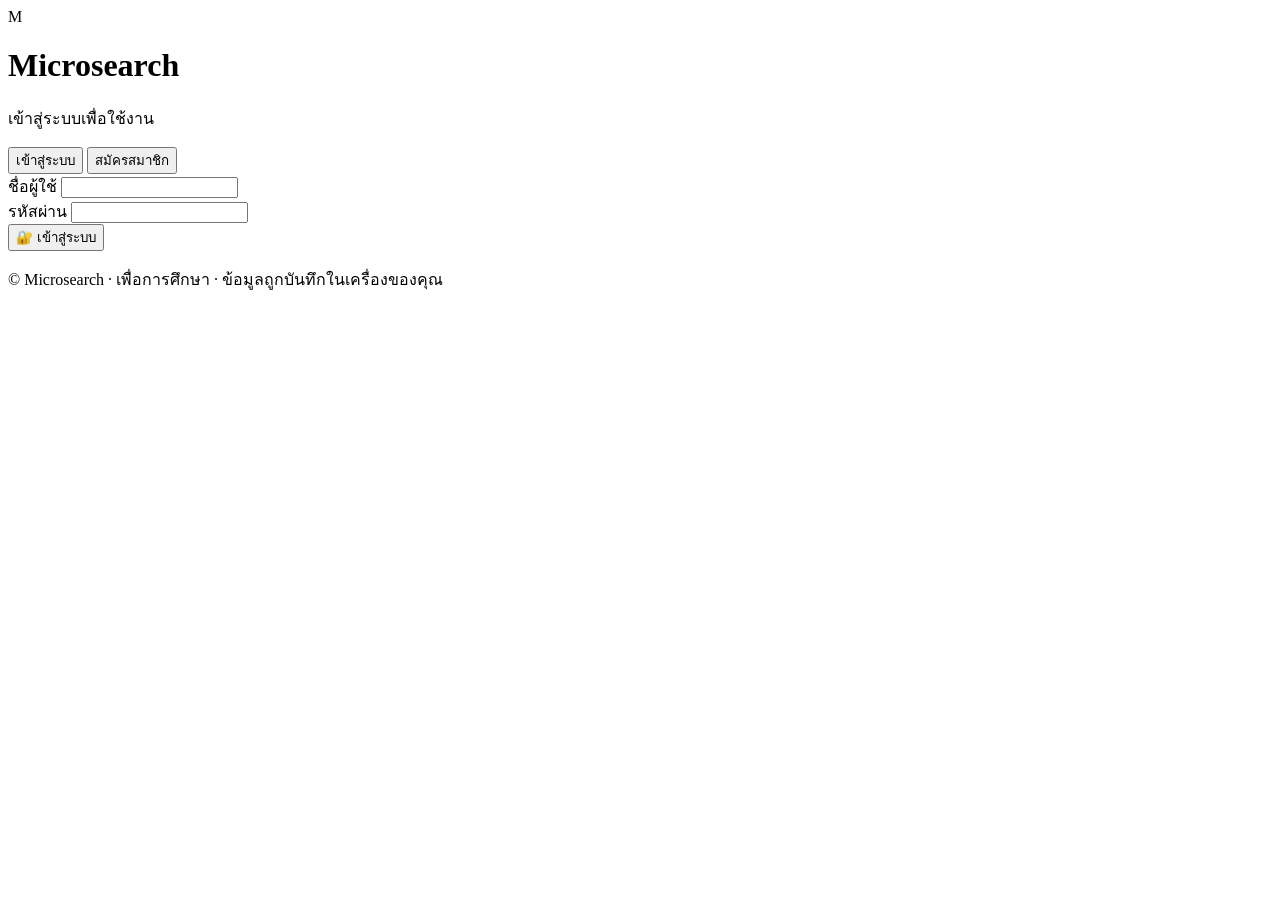
==== index.html @ cd94c7b5 "Fix 5 bugs: keep references on edit, wire export/import, per-user data, icon XSS, image downscaling " ====
<!DOCTYPE html>
<html lang="th">
<head>
<meta charset="UTF-8" />
<meta name="viewport" content="width=device-width, initial-scale=1.0" />
<title>Microsearch — คลังข้อมูลจุลชีววิทยา</title>
<link rel="preconnect" href="https://fonts.googleapis.com">
<link rel="preconnect" href="https://fonts.gstatic.com" crossorigin>
<link href="https://fonts.googleapis.com/css2?family=Sarabun:wght@300;400;500;600;700&display=swap" rel="stylesheet">
<link rel="stylesheet" href="styles.css" />
</head>
<body>
  <!-- Login / Register Screen -->
  <div id="authScreen" class="auth-screen">
    <div class="auth-card">
      <img src="logo.png" alt="Microsearch" class="auth-logo-img" onerror="this.style.display='none';this.nextElementSibling.style.display='grid';this.parentElement.querySelector('.auth-title-fallback').style.display='block'" />
      <div class="auth-logo" style="display:none">M</div>
      <h1 class="auth-title-fallback" style="display:none">Microsearch</h1>
      <p class="subtitle">เข้าสู่ระบบเพื่อใช้งาน</p>

      <div class="auth-tabs">
        <button class="auth-tab active" data-tab="login" onclick="switchAuthTab('login')">เข้าสู่ระบบ</button>
        <button class="auth-tab" data-tab="register" onclick="switchAuthTab('register')">สมัครสมาชิก</button>
      </div>

      <div id="authError" class="auth-error"></div>

      <form id="loginForm" class="auth-form" onsubmit="return doLogin(event)">
        <div class="form-field">
          <label>ชื่อผู้ใช้</label>
          <input type="text" name="username" required autocomplete="username" />
        </div>
        <div class="form-field">
          <label>รหัสผ่าน</label>
          <input type="password" name="password" required autocomplete="current-password" />
        </div>
        <button type="submit" class="btn btn-primary">🔐 เข้าสู่ระบบ</button>
      </form>

      <form id="registerForm" class="auth-form" hidden onsubmit="return doRegister(event)">
        <div class="form-field">
          <label>ชื่อผู้ใช้ <span style="color:var(--danger)">*</span></label>
          <input type="text" name="username" required minlength="3" maxlength="20" autocomplete="username" />
        </div>
        <div class="form-field">
          <label>รหัสผ่าน <span style="color:var(--danger)">*</span></label>
          <input type="password" name="password" required minlength="4" autocomplete="new-password" />
        </div>
        <div class="form-field">
          <label>ยืนยันรหัสผ่าน <span style="color:var(--danger)">*</span></label>
          <input type="password" name="password2" required minlength="4" autocomplete="new-password" />
        </div>
        <button type="submit" class="btn btn-success">✨ สมัครสมาชิก</button>
      </form>

    </div>
  </div>

  <header class="site-header" hidden id="appHeader">
    <div class="brand">
      <img src="logo.png" alt="Microsearch" class="brand-logo" onerror="this.style.display='none';this.nextElementSibling.style.display='flex'" />
      <div class="brand-fallback" style="display:none;align-items:center;gap:12px">
        <div class="logo">M</div>
        <div>
          <h1>Microsearch</h1>
          <p class="tagline">คลังอ้างอิงจุลชีพก่อโรค</p>
        </div>
      </div>
    </div>

    <div class="search-box">
      <input id="search" type="search" placeholder="ค้นหาเชื้อ เช่น Staphylococcus, HIV, พยาธิใบไม้..." autocomplete="off" />
      <span class="search-count" id="searchCount"></span>
    </div>

    <div class="header-actions">
      <button class="btn btn-primary" id="addBtn">+ เพิ่มเชื้อ</button>
      <button class="btn btn-ghost" id="exportBtn" title="สำรองข้อมูลเป็นไฟล์ JSON">⬇ ส่งออก</button>
      <button class="btn btn-ghost" id="importBtn" title="นำเข้าข้อมูลจากไฟล์ JSON">⬆ นำเข้า</button>
      <input type="file" id="importInput" accept="application/json,.json" hidden />
      <div class="user-badge" id="userBadge">
        <div class="user-avatar" id="userAvatar">?</div>
        <span id="userName">guest</span>
        <button class="logout-btn" onclick="doLogout()" title="ออกจากระบบ">ออก</button>
      </div>
    </div>
  </header>

  <main class="layout" hidden id="appMain">
    <aside class="sidebar">
      <h2>หมวดหมู่</h2>
      <nav id="categoryNav"></nav>
      <button id="resetBtn" class="reset-btn">↺ ล้างตัวกรอง</button>
    </aside>

    <section class="content">
      <div class="content-header">
        <div class="breadcrumb" id="breadcrumb">ทั้งหมด</div>
      </div>
      <div id="grid" class="grid"></div>
      <div id="emptyState" class="empty" hidden>
        <div class="empty-icon">🔍</div>
        <p>ไม่พบข้อมูลที่ตรงกับการค้นหา</p>
      </div>
    </section>
  </main>

  <!-- View Modal -->
  <div id="viewModal" class="modal" hidden onclick="if(event.target===this)closeModal('viewModal')">
    <div class="modal-card">
      <button type="button" class="close-btn" onclick="closeModal('viewModal')" aria-label="ปิด">×</button>
      <div id="viewModalBody"></div>
    </div>
  </div>

  <!-- Edit/Add Modal -->
  <div id="editModal" class="modal" hidden onclick="if(event.target===this)closeModal('editModal')">
    <div class="modal-card">
      <button type="button" class="close-btn" onclick="closeModal('editModal')" aria-label="ปิด">×</button>
      <div class="form-section">
        <h2 id="editTitle">เพิ่มเชื้อใหม่</h2>
        <p class="subtitle">กรอกข้อมูลให้ครบถ้วน ฟิลด์ที่มี <span style="color:var(--danger)">*</span> จำเป็นต้องกรอก</p>

        <form id="editForm" class="form-grid">
          <div class="form-row">
            <div class="form-field">
              <label>ชื่อวิทยาศาสตร์ <span class="required">*</span></label>
              <input type="text" name="name" required placeholder="เช่น Escherichia coli" />
            </div>
            <div class="form-field">
              <label>ชื่อภาษาไทย</label>
              <input type="text" name="thai" placeholder="เช่น อี.โคไล" />
            </div>
          </div>

          <div class="form-row">
            <div class="form-field">
              <label>กลุ่ม <span class="required">*</span></label>
              <select name="kingdom" id="kingdomSelect" required>
                <option value="bacteria">แบคทีเรีย (Bacteria)</option>
                <option value="virus">ไวรัส (Virus)</option>
                <option value="parasite">ปรสิต (Parasites)</option>
              </select>
            </div>
            <div class="form-field">
              <label>Emoji แสดงผล</label>
              <input type="text" name="icon" maxlength="4" placeholder="🦠" />
            </div>
          </div>

          <div class="form-field">
            <label>หมวดหมู่ย่อย (เลือกได้หลายอัน)</label>
            <div class="checkbox-group" id="categoriesBox"></div>
          </div>

          <div class="form-field">
            <label>รูปภาพ</label>
            <label class="image-upload" for="imgInput">
              <div class="image-upload-text">📷 คลิกเพื่ออัปโหลดรูปภาพ (หรือวาง URL)</div>
              <input type="file" id="imgInput" accept="image/*" />
              <img id="imgPreview" class="image-preview" hidden alt="preview" />
            </label>
            <input type="text" name="image" id="imageUrl" placeholder="หรือใส่ URL รูปภาพ" style="margin-top: 8px;" />
          </div>

          <div class="form-field">
            <label>ลักษณะของเชื้อ</label>
            <textarea name="characteristics" rows="3" placeholder="รูปร่าง ขนาด ลักษณะการย้อมสี..."></textarea>
          </div>
          <div class="form-field">
            <label>การก่อโรค</label>
            <textarea name="pathogenesis" rows="3" placeholder="โรคที่เกิด อาการ กลไก..."></textarea>
          </div>
          <div class="form-field">
            <label>พาหะ / การติดต่อ</label>
            <textarea name="vector" rows="2" placeholder="วิธีการแพร่ พาหะ..."></textarea>
          </div>
          <div class="form-field">
            <label>ข้อมูลเพิ่มเติม</label>
            <textarea name="additional" rows="2" placeholder="การวินิจฉัย การรักษา การป้องกัน..."></textarea>
          </div>
          <div class="form-field">
            <label>เอกสารอ้างอิง <span style="color:var(--muted);font-weight:400">(หนึ่งรายการต่อบรรทัด)</span></label>
            <textarea name="references" rows="3" placeholder="เช่น Murray PR. Medical Microbiology. 9th ed. Elsevier; 2021.&#10;https://www.cdc.gov/..."></textarea>
          </div>

          <div class="form-footer">
            <button type="button" class="btn btn-danger" id="deleteBtn" hidden>🗑 ลบ</button>
            <div class="form-footer-right">
              <button type="button" class="btn btn-ghost" onclick="closeModal('editModal')">ยกเลิก</button>
              <button type="submit" class="btn btn-success">💾 บันทึก</button>
            </div>
          </div>
        </form>
      </div>
    </div>
  </div>

  <footer class="site-footer">
    <p>© Microsearch · เพื่อการศึกษา · ข้อมูลถูกบันทึกในเครื่องของคุณ</p>
  </footer>

  <script src="data.js"></script>
  <script src="app.js"></script>
</body>
</html>
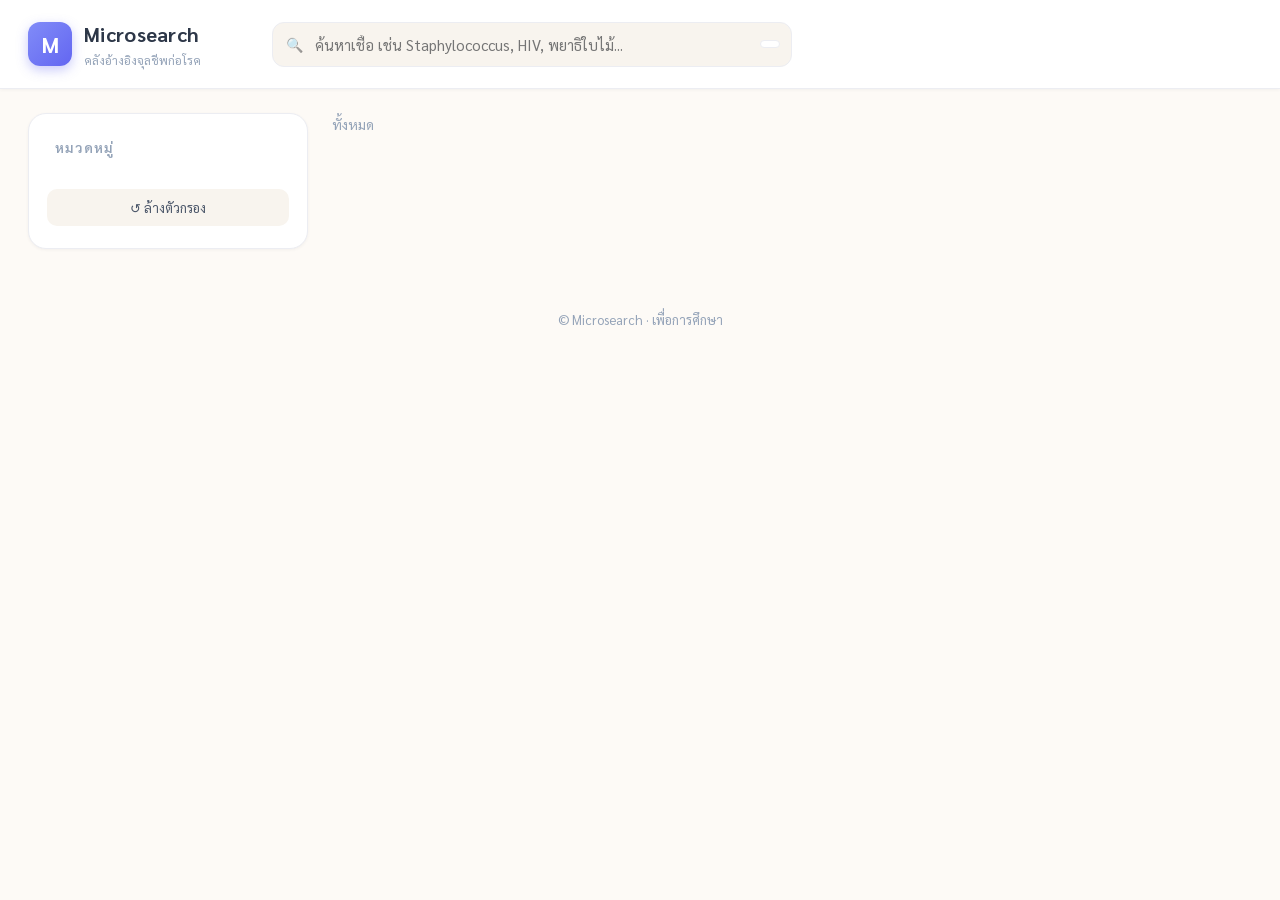
==== commit a3e1da0f: "Phase 1: strip auth/CRUD/import/export from public site Removed from the public-facing site: - Login" ====
--- a/index.html
+++ b/index.html
@@ -4,59 +4,14 @@
 <meta charset="UTF-8" />
 <meta name="viewport" content="width=device-width, initial-scale=1.0" />
 <title>Microsearch — คลังข้อมูลจุลชีววิทยา</title>
+<meta name="description" content="คลังอ้างอิงจุลชีพก่อโรค (แบคทีเรีย ไวรัส ปรสิต) เพื่อการศึกษา" />
 <link rel="preconnect" href="https://fonts.googleapis.com">
 <link rel="preconnect" href="https://fonts.gstatic.com" crossorigin>
 <link href="https://fonts.googleapis.com/css2?family=Sarabun:wght@300;400;500;600;700&display=swap" rel="stylesheet">
 <link rel="stylesheet" href="styles.css" />
 </head>
 <body>
-  <!-- Login / Register Screen -->
-  <div id="authScreen" class="auth-screen">
-    <div class="auth-card">
-      <img src="logo.png" alt="Microsearch" class="auth-logo-img" onerror="this.style.display='none';this.nextElementSibling.style.display='grid';this.parentElement.querySelector('.auth-title-fallback').style.display='block'" />
-      <div class="auth-logo" style="display:none">M</div>
-      <h1 class="auth-title-fallback" style="display:none">Microsearch</h1>
-      <p class="subtitle">เข้าสู่ระบบเพื่อใช้งาน</p>
-
-      <div class="auth-tabs">
-        <button class="auth-tab active" data-tab="login" onclick="switchAuthTab('login')">เข้าสู่ระบบ</button>
-        <button class="auth-tab" data-tab="register" onclick="switchAuthTab('register')">สมัครสมาชิก</button>
-      </div>
-
-      <div id="authError" class="auth-error"></div>
-
-      <form id="loginForm" class="auth-form" onsubmit="return doLogin(event)">
-        <div class="form-field">
-          <label>ชื่อผู้ใช้</label>
-          <input type="text" name="username" required autocomplete="username" />
-        </div>
-        <div class="form-field">
-          <label>รหัสผ่าน</label>
-          <input type="password" name="password" required autocomplete="current-password" />
-        </div>
-        <button type="submit" class="btn btn-primary">🔐 เข้าสู่ระบบ</button>
-      </form>
-
-      <form id="registerForm" class="auth-form" hidden onsubmit="return doRegister(event)">
-        <div class="form-field">
-          <label>ชื่อผู้ใช้ <span style="color:var(--danger)">*</span></label>
-          <input type="text" name="username" required minlength="3" maxlength="20" autocomplete="username" />
-        </div>
-        <div class="form-field">
-          <label>รหัสผ่าน <span style="color:var(--danger)">*</span></label>
-          <input type="password" name="password" required minlength="4" autocomplete="new-password" />
-        </div>
-        <div class="form-field">
-          <label>ยืนยันรหัสผ่าน <span style="color:var(--danger)">*</span></label>
-          <input type="password" name="password2" required minlength="4" autocomplete="new-password" />
-        </div>
-        <button type="submit" class="btn btn-success">✨ สมัครสมาชิก</button>
-      </form>
-
-    </div>
-  </div>
-
-  <header class="site-header" hidden id="appHeader">
+  <header class="site-header">
     <div class="brand">
       <img src="logo.png" alt="Microsearch" class="brand-logo" onerror="this.style.display='none';this.nextElementSibling.style.display='flex'" />
       <div class="brand-fallback" style="display:none;align-items:center;gap:12px">
@@ -72,21 +27,9 @@
       <input id="search" type="search" placeholder="ค้นหาเชื้อ เช่น Staphylococcus, HIV, พยาธิใบไม้..." autocomplete="off" />
       <span class="search-count" id="searchCount"></span>
     </div>
-
-    <div class="header-actions">
-      <button class="btn btn-primary" id="addBtn">+ เพิ่มเชื้อ</button>
-      <button class="btn btn-ghost" id="exportBtn" title="สำรองข้อมูลเป็นไฟล์ JSON">⬇ ส่งออก</button>
-      <button class="btn btn-ghost" id="importBtn" title="นำเข้าข้อมูลจากไฟล์ JSON">⬆ นำเข้า</button>
-      <input type="file" id="importInput" accept="application/json,.json" hidden />
-      <div class="user-badge" id="userBadge">
-        <div class="user-avatar" id="userAvatar">?</div>
-        <span id="userName">guest</span>
-        <button class="logout-btn" onclick="doLogout()" title="ออกจากระบบ">ออก</button>
-      </div>
-    </div>
   </header>
 
-  <main class="layout" hidden id="appMain">
+  <main class="layout">
     <aside class="sidebar">
       <h2>หมวดหมู่</h2>
       <nav id="categoryNav"></nav>
@@ -113,91 +56,8 @@
     </div>
   </div>
 
-  <!-- Edit/Add Modal -->
-  <div id="editModal" class="modal" hidden onclick="if(event.target===this)closeModal('editModal')">
-    <div class="modal-card">
-      <button type="button" class="close-btn" onclick="closeModal('editModal')" aria-label="ปิด">×</button>
-      <div class="form-section">
-        <h2 id="editTitle">เพิ่มเชื้อใหม่</h2>
-        <p class="subtitle">กรอกข้อมูลให้ครบถ้วน ฟิลด์ที่มี <span style="color:var(--danger)">*</span> จำเป็นต้องกรอก</p>
-
-        <form id="editForm" class="form-grid">
-          <div class="form-row">
-            <div class="form-field">
-              <label>ชื่อวิทยาศาสตร์ <span class="required">*</span></label>
-              <input type="text" name="name" required placeholder="เช่น Escherichia coli" />
-            </div>
-            <div class="form-field">
-              <label>ชื่อภาษาไทย</label>
-              <input type="text" name="thai" placeholder="เช่น อี.โคไล" />
-            </div>
-          </div>
-
-          <div class="form-row">
-            <div class="form-field">
-              <label>กลุ่ม <span class="required">*</span></label>
-              <select name="kingdom" id="kingdomSelect" required>
-                <option value="bacteria">แบคทีเรีย (Bacteria)</option>
-                <option value="virus">ไวรัส (Virus)</option>
-                <option value="parasite">ปรสิต (Parasites)</option>
-              </select>
-            </div>
-            <div class="form-field">
-              <label>Emoji แสดงผล</label>
-              <input type="text" name="icon" maxlength="4" placeholder="🦠" />
-            </div>
-          </div>
-
-          <div class="form-field">
-            <label>หมวดหมู่ย่อย (เลือกได้หลายอัน)</label>
-            <div class="checkbox-group" id="categoriesBox"></div>
-          </div>
-
-          <div class="form-field">
-            <label>รูปภาพ</label>
-            <label class="image-upload" for="imgInput">
-              <div class="image-upload-text">📷 คลิกเพื่ออัปโหลดรูปภาพ (หรือวาง URL)</div>
-              <input type="file" id="imgInput" accept="image/*" />
-              <img id="imgPreview" class="image-preview" hidden alt="preview" />
-            </label>
-            <input type="text" name="image" id="imageUrl" placeholder="หรือใส่ URL รูปภาพ" style="margin-top: 8px;" />
-          </div>
-
-          <div class="form-field">
-            <label>ลักษณะของเชื้อ</label>
-            <textarea name="characteristics" rows="3" placeholder="รูปร่าง ขนาด ลักษณะการย้อมสี..."></textarea>
-          </div>
-          <div class="form-field">
-            <label>การก่อโรค</label>
-            <textarea name="pathogenesis" rows="3" placeholder="โรคที่เกิด อาการ กลไก..."></textarea>
-          </div>
-          <div class="form-field">
-            <label>พาหะ / การติดต่อ</label>
-            <textarea name="vector" rows="2" placeholder="วิธีการแพร่ พาหะ..."></textarea>
-          </div>
-          <div class="form-field">
-            <label>ข้อมูลเพิ่มเติม</label>
-            <textarea name="additional" rows="2" placeholder="การวินิจฉัย การรักษา การป้องกัน..."></textarea>
-          </div>
-          <div class="form-field">
-            <label>เอกสารอ้างอิง <span style="color:var(--muted);font-weight:400">(หนึ่งรายการต่อบรรทัด)</span></label>
-            <textarea name="references" rows="3" placeholder="เช่น Murray PR. Medical Microbiology. 9th ed. Elsevier; 2021.&#10;https://www.cdc.gov/..."></textarea>
-          </div>
-
-          <div class="form-footer">
-            <button type="button" class="btn btn-danger" id="deleteBtn" hidden>🗑 ลบ</button>
-            <div class="form-footer-right">
-              <button type="button" class="btn btn-ghost" onclick="closeModal('editModal')">ยกเลิก</button>
-              <button type="submit" class="btn btn-success">💾 บันทึก</button>
-            </div>
-          </div>
-        </form>
-      </div>
-    </div>
-  </div>
-
   <footer class="site-footer">
-    <p>© Microsearch · เพื่อการศึกษา · ข้อมูลถูกบันทึกในเครื่องของคุณ</p>
+    <p>© Microsearch · เพื่อการศึกษา</p>
   </footer>
 
   <script src="data.js"></script>
--- a/styles.css
+++ b/styles.css
@@ -0,0 +1,535 @@
+:root {
+  --bg: #fdfaf6;
+  --bg-soft: #f8f4ee;
+  --surface: #ffffff;
+  --text: #2d3748;
+  --text-soft: #4a5568;
+  --muted: #94a3b8;
+  --border: #ecedf2;
+  --shadow-sm: 0 1px 3px rgba(60, 70, 90, 0.06);
+  --shadow: 0 4px 16px rgba(60, 70, 90, 0.08);
+  --shadow-lg: 0 12px 40px rgba(60, 70, 90, 0.12);
+  --radius-sm: 10px;
+  --radius: 18px;
+  --radius-lg: 24px;
+
+  --bacteria-1: #ffb088;
+  --bacteria-2: #ff8a65;
+  --virus-1: #80d8ff;
+  --virus-2: #4fc3f7;
+  --parasite-1: #b39ddb;
+  --parasite-2: #9575cd;
+
+  --primary: #6366f1;
+  --primary-soft: #eef0ff;
+  --primary-dark: #4f46e5;
+
+  --success: #10b981;
+  --danger: #f43f5e;
+  --warning: #f59e0b;
+}
+
+* { box-sizing: border-box; }
+html, body { margin: 0; padding: 0; }
+body {
+  font-family: 'Sarabun', 'Inter', 'Segoe UI', Tahoma, sans-serif;
+  background: var(--bg);
+  color: var(--text);
+  line-height: 1.6;
+  min-height: 100vh;
+}
+
+/* ============ HEADER ============ */
+.site-header {
+  background: var(--surface);
+  border-bottom: 1px solid var(--border);
+  padding: 18px 28px;
+  display: flex;
+  align-items: center;
+  gap: 24px;
+  flex-wrap: wrap;
+  position: sticky;
+  top: 0;
+  z-index: 50;
+  box-shadow: var(--shadow-sm);
+}
+.brand { display: flex; align-items: center; gap: 12px; min-width: 220px; }
+.brand-logo {
+  height: 44px;
+  width: auto;
+  display: block;
+  object-fit: contain;
+}
+.logo {
+  width: 44px; height: 44px; border-radius: 12px;
+  background: linear-gradient(135deg, #818cf8, #6366f1);
+  display: grid; place-items: center;
+  font-size: 22px; font-weight: 700; color: #fff;
+  box-shadow: 0 4px 12px rgba(99, 102, 241, 0.35);
+}
+.site-header h1 { margin: 0; font-size: 20px; color: var(--text); letter-spacing: 0.3px; }
+.tagline { margin: 1px 0 0; font-size: 12px; color: var(--muted); }
+
+.search-box {
+  position: relative;
+  flex: 1;
+  max-width: 520px;
+  min-width: 240px;
+}
+.search-box input {
+  width: 100%;
+  padding: 12px 16px 12px 42px;
+  border: 1.5px solid var(--border);
+  border-radius: 12px;
+  font-size: 15px;
+  outline: none;
+  background: var(--bg-soft);
+  transition: all 0.2s;
+  font-family: inherit;
+}
+.search-box input:focus {
+  border-color: var(--primary);
+  background: #fff;
+  box-shadow: 0 0 0 4px rgba(99, 102, 241, 0.1);
+}
+.search-box::before {
+  content: '🔍';
+  position: absolute;
+  left: 14px; top: 50%;
+  transform: translateY(-50%);
+  font-size: 14px;
+  opacity: 0.6;
+}
+.search-count {
+  position: absolute;
+  right: 12px; top: 50%;
+  transform: translateY(-50%);
+  font-size: 11px;
+  color: var(--muted);
+  background: var(--surface);
+  padding: 3px 9px;
+  border-radius: 8px;
+  border: 1px solid var(--border);
+}
+
+.header-actions { display: flex; gap: 8px; }
+.btn {
+  padding: 10px 16px;
+  border-radius: 10px;
+  border: none;
+  font-size: 14px;
+  font-weight: 500;
+  cursor: pointer;
+  transition: all 0.15s;
+  font-family: inherit;
+  display: inline-flex;
+  align-items: center;
+  gap: 6px;
+}
+.btn-primary {
+  background: linear-gradient(135deg, #818cf8, #6366f1);
+  color: #fff;
+  box-shadow: 0 4px 12px rgba(99, 102, 241, 0.3);
+}
+.btn-primary:hover { transform: translateY(-1px); box-shadow: 0 6px 16px rgba(99, 102, 241, 0.4); }
+.btn-ghost { background: transparent; color: var(--text-soft); }
+.btn-ghost:hover { background: var(--bg-soft); }
+.btn-outline { background: var(--surface); border: 1.5px solid var(--border); color: var(--text-soft); }
+.btn-outline:hover { border-color: var(--primary); color: var(--primary); }
+.btn-danger { background: #fff; border: 1.5px solid #fecaca; color: var(--danger); }
+.btn-danger:hover { background: var(--danger); color: #fff; border-color: var(--danger); }
+.btn-success {
+  background: linear-gradient(135deg, #34d399, #10b981);
+  color: #fff;
+  box-shadow: 0 4px 12px rgba(16, 185, 129, 0.3);
+}
+.btn-success:hover { transform: translateY(-1px); }
+
+/* ============ LAYOUT ============ */
+.layout {
+  display: grid;
+  grid-template-columns: 280px 1fr;
+  gap: 24px;
+  padding: 24px 28px;
+  max-width: 1500px;
+  margin: 0 auto;
+}
+
+/* ============ SIDEBAR ============ */
+.sidebar {
+  background: var(--surface);
+  border-radius: var(--radius);
+  padding: 22px 18px;
+  height: fit-content;
+  position: sticky;
+  top: 100px;
+  box-shadow: var(--shadow-sm);
+  border: 1px solid var(--border);
+}
+.sidebar h2 {
+  margin: 0 0 16px;
+  font-size: 14px;
+  color: var(--muted);
+  text-transform: uppercase;
+  letter-spacing: 1px;
+  font-weight: 600;
+  padding: 0 8px;
+}
+.cat-group { margin-bottom: 8px; }
+.cat-group-title {
+  font-weight: 600;
+  font-size: 14px;
+  padding: 10px 12px;
+  border-radius: 10px;
+  cursor: pointer;
+  display: flex;
+  align-items: center;
+  gap: 10px;
+  user-select: none;
+  transition: all 0.15s;
+}
+.cat-group-title:hover { background: var(--bg-soft); }
+.cat-group-title.active { background: var(--primary-soft); color: var(--primary-dark); }
+.cat-dot { width: 10px; height: 10px; border-radius: 50%; }
+.cat-dot.bacteria { background: linear-gradient(135deg, var(--bacteria-1), var(--bacteria-2)); }
+.cat-dot.virus { background: linear-gradient(135deg, var(--virus-1), var(--virus-2)); }
+.cat-dot.parasite { background: linear-gradient(135deg, var(--parasite-1), var(--parasite-2)); }
+.cat-arrow { margin-left: auto; opacity: 0.4; transition: transform 0.2s; }
+.cat-group.open .cat-arrow { transform: rotate(90deg); }
+
+.cat-sub {
+  margin: 2px 0 8px 22px;
+  padding-left: 12px;
+  border-left: 2px solid var(--border);
+  display: none;
+}
+.cat-group.open .cat-sub { display: block; }
+.cat-sub-title { font-size: 11px; color: var(--muted); margin: 10px 0 4px; text-transform: uppercase; letter-spacing: 0.5px; font-weight: 600; }
+.cat-item {
+  display: block;
+  padding: 7px 10px;
+  border-radius: 8px;
+  font-size: 13px;
+  cursor: pointer;
+  color: var(--text-soft);
+  transition: all 0.15s;
+}
+.cat-item:hover { background: var(--bg-soft); color: var(--text); }
+.cat-item.active {
+  background: var(--primary);
+  color: #fff;
+  font-weight: 500;
+}
+.reset-btn {
+  margin-top: 14px;
+  width: 100%;
+  padding: 10px;
+  background: var(--bg-soft);
+  border: none;
+  border-radius: 10px;
+  cursor: pointer;
+  font-size: 13px;
+  color: var(--text-soft);
+  transition: all 0.15s;
+  font-family: inherit;
+}
+.reset-btn:hover { background: var(--primary-soft); color: var(--primary-dark); }
+
+/* ============ CONTENT ============ */
+.content { min-width: 0; }
+.content-header {
+  display: flex; align-items: center; justify-content: space-between;
+  margin-bottom: 18px; flex-wrap: wrap; gap: 12px;
+}
+.breadcrumb {
+  font-size: 14px;
+  color: var(--muted);
+}
+.breadcrumb strong { color: var(--text); font-weight: 600; }
+.view-toggle { display: flex; gap: 4px; background: var(--surface); border: 1px solid var(--border); border-radius: 10px; padding: 3px; }
+.view-toggle button {
+  padding: 6px 12px; border: none; background: transparent; border-radius: 7px;
+  cursor: pointer; font-size: 13px; color: var(--muted); transition: all 0.15s;
+}
+.view-toggle button.active { background: var(--primary); color: #fff; }
+
+.grid {
+  display: grid;
+  grid-template-columns: repeat(auto-fill, minmax(260px, 1fr));
+  gap: 18px;
+}
+
+/* ============ CARD ============ */
+.card {
+  background: var(--surface);
+  border-radius: var(--radius);
+  overflow: hidden;
+  cursor: pointer;
+  transition: all 0.2s;
+  box-shadow: var(--shadow-sm);
+  border: 1px solid var(--border);
+  display: flex;
+  flex-direction: column;
+  position: relative;
+}
+.card:hover {
+  transform: translateY(-4px);
+  box-shadow: var(--shadow-lg);
+  border-color: rgba(99, 102, 241, 0.3);
+}
+.card-img {
+  width: 100%;
+  aspect-ratio: 16/10;
+  display: grid;
+  place-items: center;
+  font-size: 64px;
+  position: relative;
+  overflow: hidden;
+}
+.card-img.bacteria { background: linear-gradient(135deg, #ffe5d4 0%, #ffcab0 100%); color: var(--bacteria-2); }
+.card-img.virus { background: linear-gradient(135deg, #d4f1ff 0%, #b0e2fc 100%); color: var(--virus-2); }
+.card-img.parasite { background: linear-gradient(135deg, #e9dffc 0%, #d2c2f0 100%); color: var(--parasite-2); }
+.card-img img { width: 100%; height: 100%; object-fit: cover; display: block; }
+.card-img .fallback {
+  position: absolute; inset: 0; display: grid; place-items: center;
+  font-size: 64px;
+}
+
+.card-body { padding: 16px; flex: 1; display: flex; flex-direction: column; }
+.card-name {
+  font-weight: 700;
+  font-size: 15px;
+  margin: 0 0 4px;
+  color: var(--text);
+  line-height: 1.3;
+}
+.card-name em { font-style: italic; }
+.card-thai { font-size: 13px; color: var(--muted); margin: 0 0 12px; }
+.card-tags { display: flex; flex-wrap: wrap; gap: 5px; margin-top: auto; }
+.tag {
+  font-size: 11px;
+  padding: 3px 9px;
+  border-radius: 20px;
+  background: var(--bg-soft);
+  color: var(--text-soft);
+  font-weight: 500;
+}
+.tag.kingdom-bacteria { background: #fff0e6; color: #c2410c; }
+.tag.kingdom-virus { background: #e0f2fe; color: #0369a1; }
+.tag.kingdom-parasite { background: #f3e8ff; color: #6b21a8; }
+
+.empty {
+  text-align: center; padding: 80px 20px;
+  color: var(--muted);
+  background: var(--surface);
+  border-radius: var(--radius);
+  border: 2px dashed var(--border);
+}
+.empty-icon { font-size: 48px; margin-bottom: 12px; opacity: 0.5; }
+
+/* ============ MODAL ============ */
+.modal {
+  position: fixed; inset: 0;
+  background: rgba(15, 23, 42, 0.55);
+  backdrop-filter: blur(4px);
+  display: grid; place-items: center;
+  padding: 20px;
+  z-index: 100;
+  animation: fade 0.18s;
+}
+.modal[hidden] { display: none !important; }
+[hidden] { display: none !important; }
+@keyframes fade { from { opacity: 0; } to { opacity: 1; } }
+@keyframes slideUp { from { transform: translateY(20px); opacity: 0; } to { transform: translateY(0); opacity: 1; } }
+.modal-card {
+  background: var(--surface);
+  border-radius: var(--radius-lg);
+  max-width: 760px;
+  width: 100%;
+  max-height: 92vh;
+  overflow-y: auto;
+  position: relative;
+  box-shadow: 0 30px 80px rgba(0,0,0,0.3);
+  animation: slideUp 0.2s;
+}
+.close-btn {
+  position: absolute;
+  top: 14px; right: 16px;
+  width: 38px; height: 38px;
+  border-radius: 50%;
+  background: #fff;
+  border: none;
+  font-size: 22px;
+  line-height: 1;
+  cursor: pointer;
+  z-index: 100;
+  display: grid; place-items: center;
+  color: var(--text);
+  box-shadow: 0 4px 14px rgba(0,0,0,0.18);
+  font-weight: 600;
+  padding: 0;
+  pointer-events: auto;
+}
+.close-btn:hover { background: var(--danger); color: #fff; transform: scale(1.05); }
+.close-btn:active { transform: scale(0.95); }
+
+.modal-img {
+  width: 100%;
+  aspect-ratio: 21/9;
+  display: grid; place-items: center;
+  font-size: 110px;
+  overflow: hidden;
+  position: relative;
+}
+.modal-img.bacteria { background: linear-gradient(135deg, #ffd3b6 0%, #ffaa80 100%); color: #fff; }
+.modal-img.virus { background: linear-gradient(135deg, #b3e5fc 0%, #4fc3f7 100%); color: #fff; }
+.modal-img.parasite { background: linear-gradient(135deg, #d1c4e9 0%, #9575cd 100%); color: #fff; }
+.modal-img img { width: 100%; height: 100%; object-fit: cover; display: block; }
+
+.modal-content { padding: 28px 32px 32px; }
+.modal-header { display: flex; justify-content: space-between; align-items: flex-start; gap: 16px; margin-bottom: 8px; }
+.modal-content h2 { margin: 0 0 4px; color: var(--text); font-size: 24px; }
+.modal-content h2 em { font-style: italic; }
+.modal-thai { color: var(--muted); margin: 0 0 16px; font-size: 15px; }
+.modal-actions { display: flex; gap: 8px; flex-shrink: 0; }
+
+.detail-section { margin-top: 22px; }
+.detail-section h3 {
+  font-size: 12px;
+  color: var(--muted);
+  text-transform: uppercase;
+  letter-spacing: 1px;
+  margin: 0 0 8px;
+  font-weight: 700;
+  display: flex; align-items: center; gap: 8px;
+}
+.detail-section h3::before {
+  content: ''; width: 4px; height: 14px; border-radius: 2px;
+  background: var(--primary);
+}
+.detail-section p { margin: 0; font-size: 15px; color: var(--text-soft); line-height: 1.7; white-space: pre-line; }
+.ref-list {
+  margin: 0; padding-left: 20px;
+  font-size: 13px; color: var(--text-soft); line-height: 1.6;
+}
+.ref-list li { margin-bottom: 8px; }
+.ref-list a { color: var(--primary); text-decoration: none; word-break: break-all; }
+.ref-list a:hover { text-decoration: underline; }
+
+/* ============ FORM ============ */
+.form-section { padding: 28px 32px; }
+.form-section h2 { margin: 0 0 6px; font-size: 22px; }
+.form-section .subtitle { color: var(--muted); margin: 0 0 24px; font-size: 14px; }
+.form-grid { display: grid; gap: 16px; }
+.form-row { display: grid; grid-template-columns: 1fr 1fr; gap: 12px; }
+.form-field label {
+  display: block;
+  font-size: 13px;
+  color: var(--text-soft);
+  margin-bottom: 6px;
+  font-weight: 500;
+}
+.form-field label .required { color: var(--danger); }
+.form-field input,
+.form-field select,
+.form-field textarea {
+  width: 100%;
+  padding: 10px 12px;
+  border: 1.5px solid var(--border);
+  border-radius: 10px;
+  font-size: 14px;
+  font-family: inherit;
+  background: var(--surface);
+  color: var(--text);
+  transition: all 0.15s;
+  outline: none;
+}
+.form-field input:focus,
+.form-field select:focus,
+.form-field textarea:focus {
+  border-color: var(--primary);
+  box-shadow: 0 0 0 3px rgba(99, 102, 241, 0.1);
+}
+.form-field textarea { resize: vertical; min-height: 80px; }
+
+.checkbox-group {
+  display: flex; flex-wrap: wrap; gap: 8px;
+  padding: 10px;
+  background: var(--bg-soft);
+  border-radius: 10px;
+  max-height: 180px; overflow-y: auto;
+}
+.checkbox-group label {
+  display: inline-flex; align-items: center; gap: 6px;
+  padding: 6px 12px;
+  background: var(--surface);
+  border-radius: 20px;
+  font-size: 13px;
+  cursor: pointer;
+  border: 1.5px solid var(--border);
+  transition: all 0.15s;
+  margin: 0;
+}
+.checkbox-group label:hover { border-color: var(--primary); }
+.checkbox-group input[type="checkbox"] { display: none; }
+.checkbox-group label:has(input:checked) {
+  background: var(--primary);
+  color: #fff;
+  border-color: var(--primary);
+}
+
+.image-upload {
+  border: 2px dashed var(--border);
+  border-radius: 12px;
+  padding: 20px;
+  text-align: center;
+  cursor: pointer;
+  transition: all 0.15s;
+  background: var(--bg-soft);
+}
+.image-upload:hover { border-color: var(--primary); background: var(--primary-soft); }
+.image-upload input[type="file"] { display: none; }
+.image-preview { max-width: 200px; max-height: 140px; border-radius: 10px; margin-top: 10px; object-fit: cover; }
+.image-upload-text { color: var(--muted); font-size: 13px; }
+
+.form-footer {
+  display: flex; justify-content: space-between; gap: 10px;
+  margin-top: 24px;
+  padding-top: 20px;
+  border-top: 1px solid var(--border);
+}
+.form-footer-right { display: flex; gap: 8px; }
+
+/* ============ TOAST ============ */
+.toast {
+  position: fixed;
+  bottom: 24px; left: 50%;
+  transform: translateX(-50%);
+  background: var(--text);
+  color: #fff;
+  padding: 12px 22px;
+  border-radius: 12px;
+  font-size: 14px;
+  box-shadow: var(--shadow-lg);
+  z-index: 200;
+  animation: toastIn 0.3s;
+}
+.toast.success { background: var(--success); }
+.toast.error { background: var(--danger); }
+@keyframes toastIn { from { transform: translate(-50%, 20px); opacity: 0; } to { transform: translate(-50%, 0); opacity: 1; } }
+
+.site-footer {
+  text-align: center;
+  padding: 24px;
+  color: var(--muted);
+  font-size: 13px;
+}
+
+@media (max-width: 860px) {
+  .layout { grid-template-columns: 1fr; padding: 16px; }
+  .sidebar { position: static; }
+  .site-header { padding: 14px 18px; gap: 12px; }
+  .form-row { grid-template-columns: 1fr; }
+  .modal-content { padding: 20px; }
+  .modal-header { flex-direction: column; }
+}
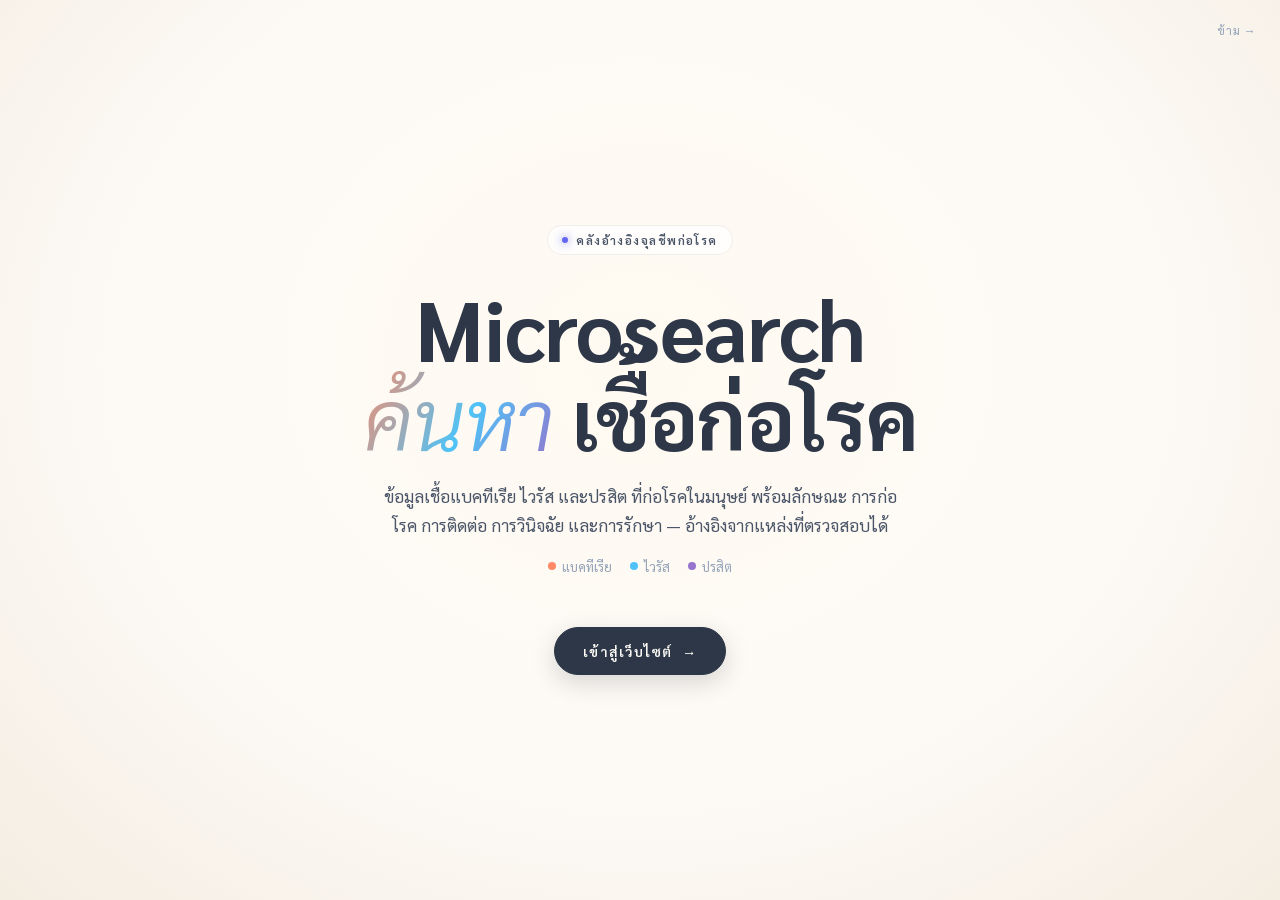
==== commit 0f332722: "Make landing page the default entry - Rename index.html -> app.html (the main microbe search app) - " ====
--- a/index.html
+++ b/index.html
@@ -1,66 +1,414 @@
-<!DOCTYPE html>
+<!doctype html>
 <html lang="th">
 <head>
-<meta charset="UTF-8" />
-<meta name="viewport" content="width=device-width, initial-scale=1.0" />
+<meta charset="utf-8" />
+<meta name="viewport" content="width=device-width,initial-scale=1" />
 <title>Microsearch — คลังข้อมูลจุลชีววิทยา</title>
-<meta name="description" content="คลังอ้างอิงจุลชีพก่อโรค (แบคทีเรีย ไวรัส ปรสิต) เพื่อการศึกษา" />
-<link rel="preconnect" href="https://fonts.googleapis.com">
-<link rel="preconnect" href="https://fonts.gstatic.com" crossorigin>
-<link href="https://fonts.googleapis.com/css2?family=Sarabun:wght@300;400;500;600;700&display=swap" rel="stylesheet">
-<link rel="stylesheet" href="styles.css" />
+<meta name="description" content="คลังอ้างอิงจุลชีพก่อโรคในมนุษย์ — แบคทีเรีย ไวรัส ปรสิต" />
+<link rel="preconnect" href="https://fonts.googleapis.com" />
+<link rel="preconnect" href="https://fonts.gstatic.com" crossorigin />
+<link href="https://fonts.googleapis.com/css2?family=Sarabun:wght@300;400;600;700&display=swap" rel="stylesheet" />
+<style>
+  :root {
+    --bg: #fdfaf6;
+    --bg-soft: #f4ede2;
+    --text: #2d3748;
+    --text-soft: #4a5568;
+    --muted: #94a3b8;
+    --bacteria: #ff8a65;
+    --virus: #4fc3f7;
+    --parasite: #9575cd;
+    --primary: #6366f1;
+    --primary-dark: #4f46e5;
+  }
+  * { box-sizing: border-box; }
+  html, body { margin: 0; padding: 0; height: 100%; overflow: hidden; }
+  body {
+    font-family: 'Sarabun', 'Inter', 'Segoe UI', Tahoma, sans-serif;
+    color: var(--text);
+    background:
+      radial-gradient(ellipse at 50% 40%, #fffaf1 0%, var(--bg) 55%, var(--bg-soft) 100%);
+    min-height: 100vh;
+    overflow: hidden;
+  }
+
+  #fx {
+    position: fixed; inset: 0;
+    width: 100%; height: 100%;
+    z-index: 1;
+    display: block;
+  }
+
+  .stage {
+    position: relative;
+    z-index: 2;
+    height: 100vh;
+    display: flex;
+    flex-direction: column;
+    align-items: center;
+    justify-content: center;
+    padding: 24px;
+    text-align: center;
+    pointer-events: none;
+  }
+
+  .pill {
+    display: inline-flex;
+    align-items: center;
+    gap: 8px;
+    padding: 6px 14px;
+    border-radius: 999px;
+    background: rgba(255, 255, 255, 0.7);
+    backdrop-filter: blur(8px);
+    -webkit-backdrop-filter: blur(8px);
+    border: 1px solid rgba(45, 55, 72, 0.08);
+    font-size: 12px;
+    letter-spacing: 0.12em;
+    color: var(--text-soft);
+    text-transform: uppercase;
+    font-weight: 600;
+    margin-bottom: 28px;
+    opacity: 0;
+    transform: translateY(8px);
+    animation: rise 0.9s 0.4s cubic-bezier(.2,.7,.2,1) forwards;
+  }
+  .pill .dot {
+    width: 6px; height: 6px; border-radius: 50%;
+    background: var(--primary);
+    box-shadow: 0 0 10px var(--primary);
+  }
+
+  h1 {
+    font-size: clamp(40px, 7vw, 84px);
+    font-weight: 700;
+    letter-spacing: -0.02em;
+    line-height: 1.05;
+    margin: 0;
+    color: var(--text);
+    opacity: 0;
+    transform: translateY(12px);
+    animation: rise 1.1s 0.6s cubic-bezier(.2,.7,.2,1) forwards;
+  }
+  h1 .accent {
+    font-weight: 300;
+    font-style: italic;
+    background: linear-gradient(120deg, var(--bacteria), var(--virus) 55%, var(--parasite));
+    -webkit-background-clip: text;
+    background-clip: text;
+    color: transparent;
+  }
+
+  .tagline {
+    font-size: clamp(14px, 1.6vw, 17px);
+    color: var(--text-soft);
+    margin: 22px auto 0;
+    max-width: 520px;
+    line-height: 1.7;
+    opacity: 0;
+    transform: translateY(8px);
+    animation: rise 1.1s 0.85s cubic-bezier(.2,.7,.2,1) forwards;
+  }
+
+  .kingdoms {
+    display: flex; gap: 18px; justify-content: center;
+    margin-top: 18px;
+    font-size: 13px; color: var(--muted);
+    opacity: 0;
+    animation: rise 1.1s 1.05s cubic-bezier(.2,.7,.2,1) forwards;
+  }
+  .kingdoms span { display: inline-flex; align-items: center; gap: 6px; }
+  .kingdoms i {
+    width: 8px; height: 8px; border-radius: 50%; display: inline-block;
+  }
+  .k-b i { background: var(--bacteria); }
+  .k-v i { background: var(--virus); }
+  .k-p i { background: var(--parasite); }
+
+  .enter {
+    pointer-events: auto;
+    margin-top: 52px;
+    display: inline-flex; align-items: center; gap: 10px;
+    padding: 14px 28px;
+    border: 1px solid var(--text);
+    background: var(--text);
+    color: var(--bg);
+    border-radius: 999px;
+    font-family: inherit;
+    font-size: 14px;
+    font-weight: 600;
+    letter-spacing: 0.08em;
+    text-decoration: none;
+    cursor: pointer;
+    transition: transform .25s ease, box-shadow .25s ease, background .25s ease;
+    opacity: 0;
+    transform: translateY(8px);
+    animation: rise 1.1s 1.25s cubic-bezier(.2,.7,.2,1) forwards;
+    box-shadow: 0 8px 24px rgba(45,55,72,.18);
+  }
+  .enter:hover {
+    transform: translateY(-2px);
+    box-shadow: 0 14px 32px rgba(45,55,72,.24);
+    background: var(--primary-dark);
+    border-color: var(--primary-dark);
+  }
+  .enter .arrow { transition: transform .25s ease; }
+  .enter:hover .arrow { transform: translateX(4px); }
+
+  .skip {
+    pointer-events: auto;
+    position: fixed;
+    top: 22px; right: 24px;
+    z-index: 3;
+    font-size: 12px;
+    color: var(--muted);
+    text-decoration: none;
+    letter-spacing: 0.06em;
+    opacity: 0;
+    animation: fadein 0.8s 1.6s forwards;
+  }
+  .skip:hover { color: var(--text); }
+
+  @keyframes rise {
+    to { opacity: 1; transform: translateY(0); }
+  }
+  @keyframes fadein {
+    to { opacity: 1; }
+  }
+
+  /* fade-out when entering site */
+  body.leaving { transition: opacity .45s ease, filter .45s ease; opacity: 0; filter: blur(4px); }
+
+  @media (prefers-reduced-motion: reduce) {
+    .pill, h1, .tagline, .kingdoms, .enter, .skip { animation: none !important; opacity: 1 !important; transform: none !important; }
+  }
+</style>
 </head>
 <body>
-  <header class="site-header">
-    <div class="brand">
-      <img src="logo.png" alt="Microsearch" class="brand-logo" onerror="this.style.display='none';this.nextElementSibling.style.display='flex'" />
-      <div class="brand-fallback" style="display:none;align-items:center;gap:12px">
-        <div class="logo">M</div>
-        <div>
-          <h1>Microsearch</h1>
-          <p class="tagline">คลังอ้างอิงจุลชีพก่อโรค</p>
-        </div>
-      </div>
+  <canvas id="fx" aria-hidden="true"></canvas>
+
+  <a class="skip" href="app.html">ข้าม →</a>
+
+  <div class="stage">
+    <span class="pill"><span class="dot"></span>คลังอ้างอิงจุลชีพก่อโรค</span>
+    <h1>Microsearch<br><span class="accent">ค้นหา</span> เชื้อก่อโรค</h1>
+    <p class="tagline">
+      ข้อมูลเชื้อแบคทีเรีย ไวรัส และปรสิต ที่ก่อโรคในมนุษย์ พร้อมลักษณะ การก่อโรค การติดต่อ การวินิจฉัย และการรักษา — อ้างอิงจากแหล่งที่ตรวจสอบได้
+    </p>
+    <div class="kingdoms">
+      <span class="k-b"><i></i>แบคทีเรีย</span>
+      <span class="k-v"><i></i>ไวรัส</span>
+      <span class="k-p"><i></i>ปรสิต</span>
     </div>
-
-    <div class="search-box">
-      <input id="search" type="search" placeholder="ค้นหาเชื้อ เช่น Staphylococcus, HIV, พยาธิใบไม้..." autocomplete="off" />
-      <span class="search-count" id="searchCount"></span>
-    </div>
-  </header>
-
-  <main class="layout">
-    <aside class="sidebar">
-      <h2>หมวดหมู่</h2>
-      <nav id="categoryNav"></nav>
-      <button id="resetBtn" class="reset-btn">↺ ล้างตัวกรอง</button>
-    </aside>
-
-    <section class="content">
-      <div class="content-header">
-        <div class="breadcrumb" id="breadcrumb">ทั้งหมด</div>
-      </div>
-      <div id="grid" class="grid"></div>
-      <div id="emptyState" class="empty" hidden>
-        <div class="empty-icon">🔍</div>
-        <p>ไม่พบข้อมูลที่ตรงกับการค้นหา</p>
-      </div>
-    </section>
-  </main>
-
-  <!-- View Modal -->
-  <div id="viewModal" class="modal" hidden onclick="if(event.target===this)closeModal('viewModal')">
-    <div class="modal-card">
-      <button type="button" class="close-btn" onclick="closeModal('viewModal')" aria-label="ปิด">×</button>
-      <div id="viewModalBody"></div>
-    </div>
+    <a class="enter" href="app.html" id="enterBtn">
+      เข้าสู่เว็บไซต์ <span class="arrow">→</span>
+    </a>
   </div>
 
-  <footer class="site-footer">
-    <p>© Microsearch · เพื่อการศึกษา</p>
-  </footer>
-
-  <script src="data.js"></script>
-  <script src="app.js"></script>
+<script>
+(function () {
+  'use strict';
+
+  const reduceMotion = matchMedia('(prefers-reduced-motion: reduce)').matches;
+  const canvas = document.getElementById('fx');
+  const ctx = canvas.getContext('2d');
+  let dpr = Math.min(window.devicePixelRatio || 1, 2);
+  let W = 0, H = 0;
+
+  const palette = [
+    { r: 255, g: 138, b: 101 }, // bacteria
+    { r: 79,  g: 195, b: 247 }, // virus
+    { r: 149, g: 117, b: 205 }, // parasite
+  ];
+
+  const mobile = matchMedia('(max-width: 640px)').matches;
+  const PARTICLE_COUNT = reduceMotion ? 80 : (mobile ? 500 : 1400);
+  const REVEAL_MS = 3200;
+  const startTime = performance.now();
+
+  // Flow-field parameters (mimics original's noise-driven simulation)
+  const FLOW_SCALE = 0.0022;   // spatial frequency of the noise
+  const FLOW_TIME = 0.00018;   // how fast the field evolves
+  const FLOW_SPEED = 0.55;     // particle speed along the field
+  const FLOW_DAMP = 0.92;      // velocity damping each frame
+  const FOCAL_Z = 0.5;         // focal plane for fake DOF
+
+  const mouse = { x: -9999, y: -9999, active: false };
+
+  const particles = [];
+
+  function resize() {
+    dpr = Math.min(window.devicePixelRatio || 1, 2);
+    W = canvas.clientWidth = window.innerWidth;
+    H = canvas.clientHeight = window.innerHeight;
+    canvas.width = Math.floor(W * dpr);
+    canvas.height = Math.floor(H * dpr);
+    ctx.setTransform(dpr, 0, 0, dpr, 0, 0);
+  }
+
+  function makeParticle() {
+    // Polar distribution so particles cluster nicely around center
+    const angle = Math.random() * Math.PI * 2;
+    const radius = Math.pow(Math.random(), 0.6) * Math.min(W, H) * 0.6;
+    const cx = W / 2, cy = H / 2;
+    const color = palette[(Math.random() * palette.length) | 0];
+    const z = Math.random();           // fake depth 0..1 for DOF
+    const depthFromFocal = Math.abs(z - FOCAL_Z) * 2; // 0 sharp .. 1 blurry
+    return {
+      x: cx + Math.cos(angle) * radius,
+      y: cy + Math.sin(angle) * radius,
+      // base radius scales with closeness to focal plane (closer = larger sharp)
+      r: 0.6 + (1 - depthFromFocal) * 1.8 + Math.random() * 0.6,
+      vx: 0, vy: 0,
+      a: 0.25 + (1 - depthFromFocal) * 0.55,
+      revealDist: radius,
+      color,
+      z,
+      depth: depthFromFocal,         // 0 sharp .. 1 blurry
+      pulse: Math.random() * Math.PI * 2,
+      pulseSpeed: 0.004 + Math.random() * 0.008,
+      // each particle samples flow with a slight phase offset for organic feel
+      phase: Math.random() * 6.283,
+    };
+  }
+
+  // Smooth pseudo-noise: sum of sines at different frequencies + rotations
+  // Returns an angle in radians for the flow direction at (x, y, t)
+  function flowAngle(x, y, t) {
+    const a =
+      Math.sin(x * 1.0 + y * 0.7 + t * 1.3) +
+      Math.cos(x * 0.6 - y * 1.1 + t * 0.9) * 0.7 +
+      Math.sin(x * 1.7 - y * 0.4 - t * 1.6) * 0.5 +
+      Math.cos(x * 0.3 + y * 0.4 - t * 0.6) * 0.4;
+    // Map roughly to [-1, 1] then to angle, multiply for rotation count
+    return a * 1.8;
+  }
+
+  function initParticles() {
+    particles.length = 0;
+    for (let i = 0; i < PARTICLE_COUNT; i++) particles.push(makeParticle());
+  }
+
+  function easeOutCubic(t) { return 1 - Math.pow(1 - t, 3); }
+
+  function frame(now) {
+    const elapsed = now - startTime;
+    const t = Math.min(elapsed / REVEAL_MS, 1);
+    const reveal = easeOutCubic(t);
+
+    ctx.clearRect(0, 0, W, H);
+
+    // Subtle radial glow under particles
+    const grad = ctx.createRadialGradient(W/2, H/2, 0, W/2, H/2, Math.max(W, H) * 0.55);
+    grad.addColorStop(0, 'rgba(255, 250, 240, 0.6)');
+    grad.addColorStop(1, 'rgba(255, 250, 240, 0)');
+    ctx.fillStyle = grad;
+    ctx.fillRect(0, 0, W, H);
+
+    const maxRevealRadius = Math.min(W, H) * 0.6;
+    const revealRadius = reveal * maxRevealRadius * 1.5;
+
+    // Time in flow-field units
+    const ft = now * FLOW_TIME;
+
+    // Sort by depth so blurry-far particles render under sharp-near (cheap DOF stacking)
+    // Done once per frame is O(n log n) — fine at <2k particles
+    // Skip on mobile to save CPU
+    if (!mobile && reveal > 0.95 && (frameCounter++ & 31) === 0) {
+      particles.sort((a, b) => b.depth - a.depth);
+    }
+
+    for (let i = 0; i < particles.length; i++) {
+      const p = particles[i];
+
+      // Reveal: only show if its distance is within current reveal radius
+      const revealAlpha = Math.min(1, Math.max(0, (revealRadius - p.revealDist) / 60));
+      if (revealAlpha <= 0) continue;
+
+      if (!reduceMotion) {
+        // Sample flow field — angle drives velocity
+        // Slower flow for distant (blurry) particles → parallax depth illusion
+        const depthSpeed = 1 - p.depth * 0.5;
+        const ang = flowAngle(p.x * FLOW_SCALE, p.y * FLOW_SCALE, ft + p.phase * 0.05);
+        p.vx += Math.cos(ang) * FLOW_SPEED * depthSpeed * 0.18;
+        p.vy += Math.sin(ang) * FLOW_SPEED * depthSpeed * 0.18;
+
+        // Damping → smooth flowing feel
+        p.vx *= FLOW_DAMP;
+        p.vy *= FLOW_DAMP;
+
+        p.x += p.vx;
+        p.y += p.vy;
+        p.pulse += p.pulseSpeed;
+
+        // Mouse repel — only affects sharp foreground particles for parallax
+        if (mouse.active && p.depth < 0.7) {
+          const dx = p.x - mouse.x;
+          const dy = p.y - mouse.y;
+          const d2 = dx * dx + dy * dy;
+          if (d2 < 22500) { // 150px radius
+            const d = Math.sqrt(d2) || 1;
+            const force = (1 - d / 150) * (1 - p.depth) * 1.6;
+            p.x += (dx / d) * force;
+            p.y += (dy / d) * force;
+          }
+        }
+
+        // Soft respawn: if drifted far off-screen, recycle around the centre
+        if (p.x < -60 || p.x > W + 60 || p.y < -60 || p.y > H + 60) {
+          const angle = Math.random() * Math.PI * 2;
+          const radius = Math.pow(Math.random(), 0.6) * Math.min(W, H) * 0.45;
+          p.x = W / 2 + Math.cos(angle) * radius;
+          p.y = H / 2 + Math.sin(angle) * radius;
+          p.vx = 0; p.vy = 0;
+        }
+      }
+
+      const breathe = 0.88 + Math.sin(p.pulse) * 0.12;
+      const alpha = p.a * revealAlpha * breathe;
+      const c = p.color;
+
+      // Glow radius grows with depth (out-of-focus particles = larger soft halo)
+      const glowR = p.r * (3 + p.depth * 5);
+      const glowA = alpha * (0.12 + p.depth * 0.18);
+
+      ctx.fillStyle = 'rgba(' + c.r + ',' + c.g + ',' + c.b + ',' + glowA + ')';
+      ctx.beginPath();
+      ctx.arc(p.x, p.y, glowR, 0, Math.PI * 2);
+      ctx.fill();
+
+      // Core (suppressed for very blurry particles → they're all glow)
+      if (p.depth < 0.85) {
+        ctx.fillStyle = 'rgba(' + c.r + ',' + c.g + ',' + c.b + ',' + alpha + ')';
+        ctx.beginPath();
+        ctx.arc(p.x, p.y, p.r, 0, Math.PI * 2);
+        ctx.fill();
+      }
+    }
+
+    requestAnimationFrame(frame);
+  }
+  let frameCounter = 0;
+
+  // Setup
+  resize();
+  initParticles();
+  window.addEventListener('resize', () => { resize(); initParticles(); });
+
+  window.addEventListener('pointermove', (e) => {
+    mouse.x = e.clientX; mouse.y = e.clientY; mouse.active = true;
+  });
+  window.addEventListener('pointerleave', () => { mouse.active = false; });
+
+  requestAnimationFrame(frame);
+
+  // Enter button: fade out then navigate
+  const enterBtn = document.getElementById('enterBtn');
+  enterBtn.addEventListener('click', (e) => {
+    e.preventDefault();
+    document.body.classList.add('leaving');
+    setTimeout(() => { window.location.href = 'app.html'; }, 420);
+  });
+})();
+</script>
 </body>
 </html>
